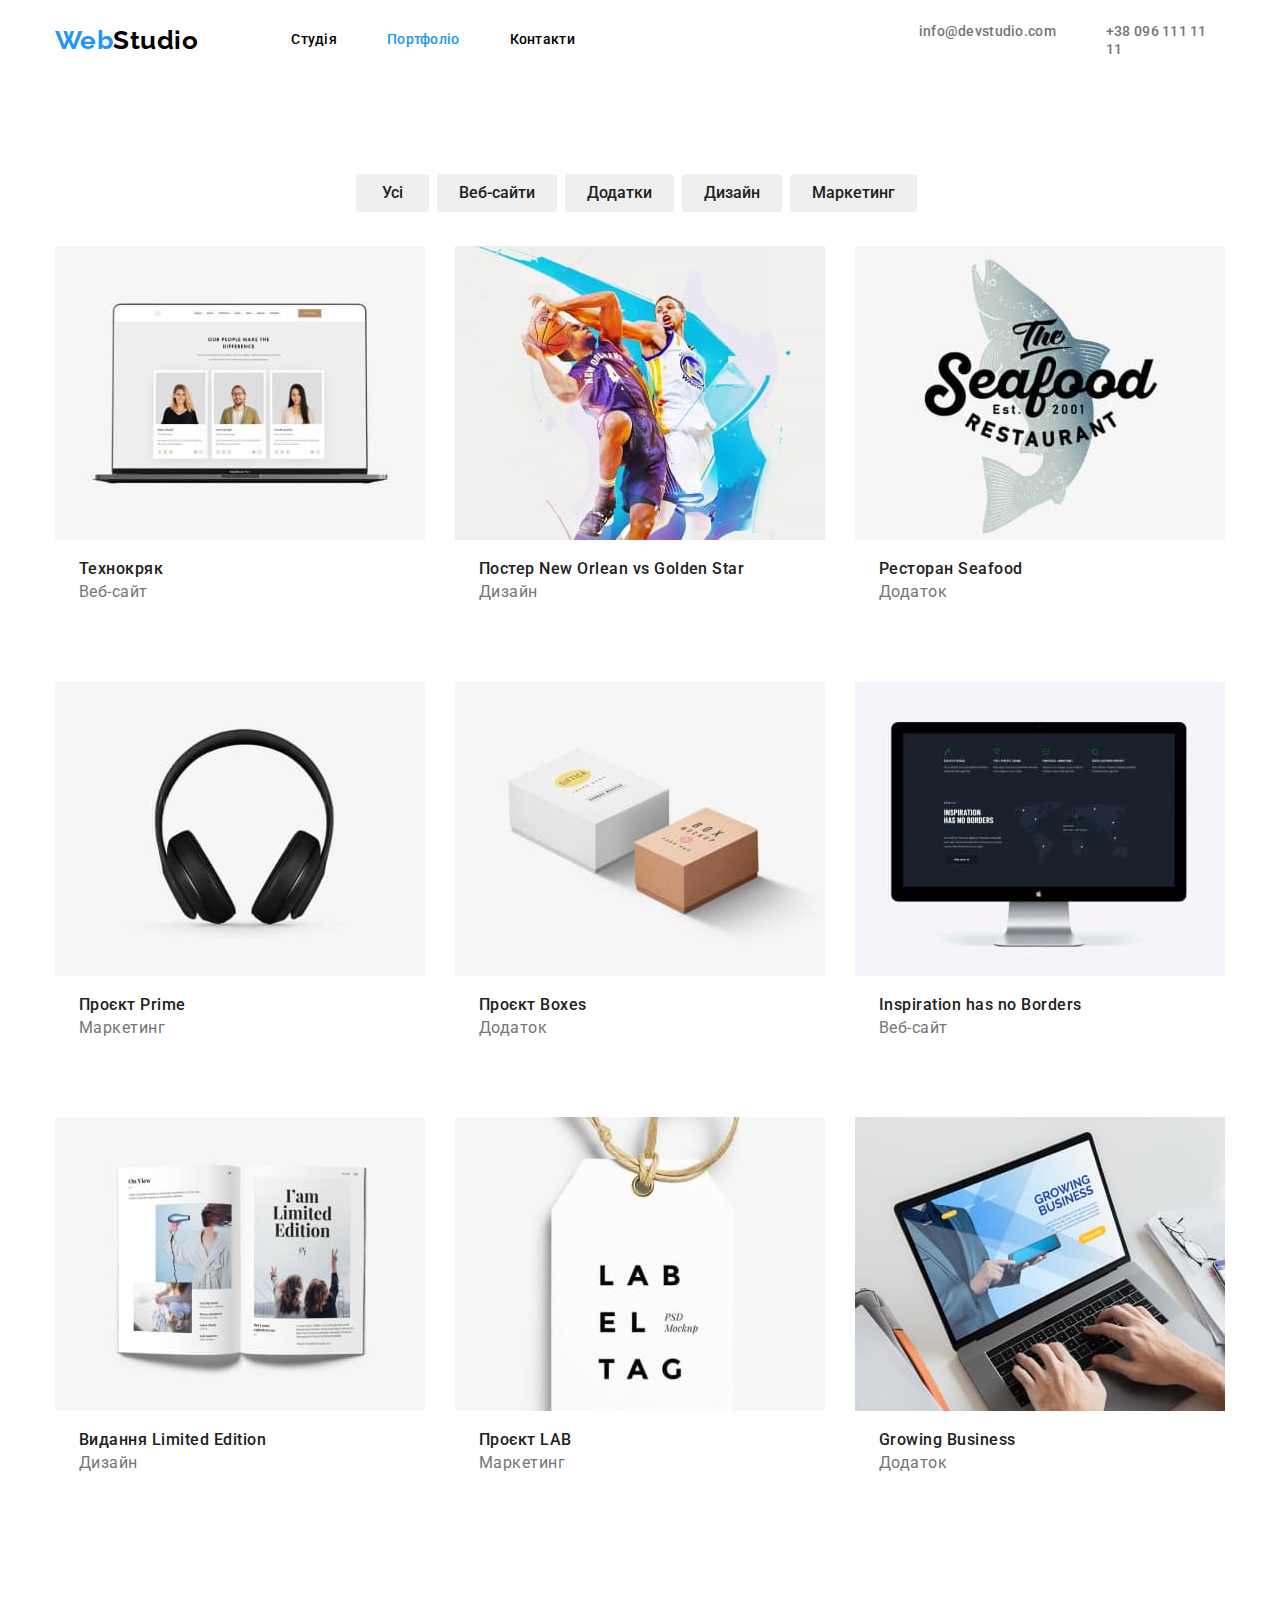
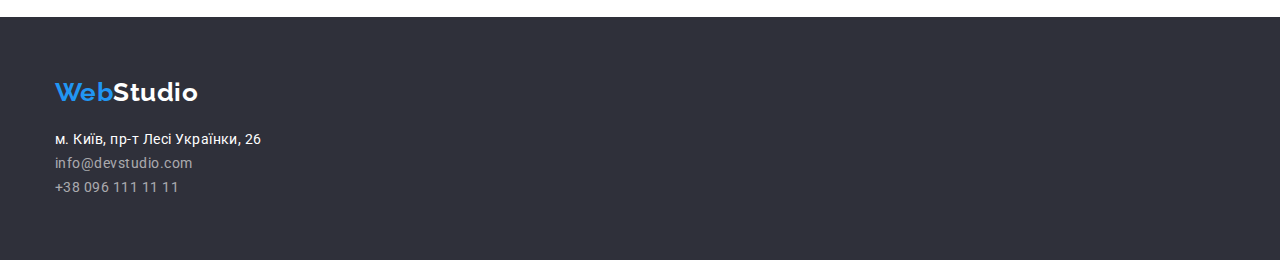
==== portfolio.html @ de8a7b0f "12:30" ====
<!DOCTYPE html>
<html lang="uk">
<head>
    <meta charset="UTF-8">
    <meta http-equiv="X-UA-Compatible" content="IE=edge">
    <meta name="viewport" content="width=device-width, initial-scale=1.0">
    <title>Portfolio</title>
    <link rel="preconnect" href="https://fonts.googleapis.com">
    <link rel="preconnect" href="https://fonts.gstatic.com" crossorigin>
    <link href="https://fonts.googleapis.com/css2?family=Raleway:wght@700&family=Roboto:wght@400;500;700;900&display=swap" rel="stylesheet">
    <link rel="stylesheet" href="https://cdnjs.cloudflare.com/ajax/libs/modern-normalize/1.1.0/modern-normalize.min.css">
    <link rel="stylesheet" href="./css/styles.css">
</head>
<body>
    <header>
        <div class="container main-nav">
            <a href="./index.html" class="logo-text"><span class="logo">Web</span>Studio</a>
            <nav>
                <ul class="site-nav marker">
                    <li class="item"><a href="./index.html" class="link">Студія</a></li>
                    <li class="item"><a href="" class="link current">Портфоліо</a></li>
                    <li class="item"><a href="" class="link">Контакти</a></li>
                </ul>    
            </nav>
            <ul class="contacts marker">
                <li class="item"><a href="mailto:info@devstudio.com" class="contact-list">info@devstudio.com</a></li>
                <li class="item"><a href="tel:+380961111111" class="contact-list">+38 096 111 11 11</a></li>
            </ul>
            </div>          
    </header>
  <main>
    <section>
        <div class="container">
        <h1 class="projects">Наші роботи</h1>
        <ul class="project-btn marker">
            <li><button type="button" class="project-filter-btn">Усі</button></li>
            <li><button type="button" class="project-filter-btn">Веб-сайти</button></li>
            <li><button type="button" class="project-filter-btn">Додатки</button></li>
            <li><button type="button" class="project-filter-btn">Дизайн</button></li>
            <li><button type="button" class="project-filter-btn">Маркетинг</button></li>
        </ul>
        <ul class="project-box marker">
            <li>
                <a href=""><img src="./img/img_portfolio_1.jpg" alt="макет сайту на ноутбуці" width="370"></a>
                <h2 class="project-title">Технокряк</h2>
                <p class="project-dsc">Веб-сайт</p>
            </li>
            <li>
                <a href=""><img src="./img/img_portfolio_2.jpg" alt="два баскетболіста з м'ячем" width="370"></a>
                <h2 class="project-title">Постер New Orlean vs Golden Star</h2>
                <p class="project-dsc">Дизайн</p>
            </li>
            <li>
                <a href=""><img src="./img/img_portfolio_3.jpg" alt="логотип ресторану Seafood" width="370"></a>
                <h2 class="project-title">Ресторан Seafood</h2>
                <p class="project-dsc">Додаток</p>
            </li>
            <li>
                <a href=""><img src="./img/img_portfolio_4.jpg" alt="навушники" width="370"></a>
                <h2 class="project-title">Проєкт Prime</h2>
                <p class="project-dsc">Маркетинг</p>
            </li>
            <li>
                <a href=""><img src="./img/img_portfolio_5.jpg" alt="дві коробки біла і коричнева" width="370"></a>
                <h2 class="project-title">Проєкт Boxes</h2>
                <p class="project-dsc">Додаток</p>
            </li>
            <li>
                <a href=""><img src="./img/img_portfolio_6.jpg" alt="apple iMac" width="370"></a>
                <h2 class="project-title">Inspiration has no Borders</h2>
                <p class="project-dsc">Веб-сайт</p>
            </li>
            <li>
                <a href=""><img src="./img/img_portfolio_7.jpg" alt="розворот журналу" width="370"></a>
                <h2 class="project-title">Видання Limited Edition</h2>
                <p class="project-dsc">Дизайн</p>
            </li>
            <li>
                <a href=""><img src="./img/img_portfolio_8.jpg" alt="бірка на шнурку з логотипом" width="370"></a>
                <h2 class="project-title">Проєкт LAB</h2>
                <p class="project-dsc">Маркетинг</p>
            </li>
            <li>
                <a href=""><img src="./img/img_portfolio_9.jpg" alt="мужчина працює на леп топ" width="370"></a>
                <h2 class="project-title">Growing Business</h2>
                <p class="project-dsc">Додаток</p>
            </li>
        </ul>
        </div>
    </section>
      
  </main>
  <footer class="footer">
    <div class="container">
        <address class="address-title">
        <a href="./index.html" class="logo">Web<span class="logo-footer">Studio</span></a>
        <p class="address-point">м. Київ, пр-т Лесі Українки, 26</p>
        <ul class="marker">
            <li><a href="mailto:info@devstudio.com" class="contacts-list">info@devstudio.com</a></li>
            <li><a href="tel:+380961111111" class="contacts-list">+38 096 111 11 11</a></li>
        </ul>
    </address>
    </div>
   </footer>
</html>
---- css/styles.css ----
:root {--header-color: #000000;
    --text-color: #757575;
    --main-color: #FFFFFF;
    --logo-color: #2196F3; 
    --portfolio-main: #212121;
    --background-color: #2F303A;
 
}
body {
    font-family: Roboto, sans-serif;
    letter-spacing: 0.03em;
    background: var(--main-color);
    
}
img {
    display: block;
}

.marker {
    list-style: none;
    padding: 0;
    margin: 0;
}
.container {
    width: 1200px;
    margin-left: auto;
    margin-right: auto;
    padding-right: 15px;
    padding-left: 15px;
    /* outline: 2px solid tomato; */
}
.main-nav {
    display: flex;
    align-items: center;

}
h1,h2,h3,h4,h5,h6,p,ul {
    margin-top: 0;
    margin-bottom: 0;
}

/* Хедер */
.site-nav .link {
    display: block;
    padding-top: 32px;
    padding-bottom: 32px;
    font-weight: 500;
    font-size: 14px;
    line-height: 1.14;
    letter-spacing: 0.02em;
    color: var(--header-color);
    text-decoration: none;
    cursor: pointer;
 
}
.link:hover, .link:focus {
    color: var(--logo-color);
}
.link.current {
    color: var(--logo-color);
}
.site-nav {
    display: flex;
    margin-left: 93px;
    margin-right: 344px;
}
.site-nav .item {
    margin-right: 50px;
}
.site-nav .item:last-child {
    margin-right: 0;
}
.contacts {
    display: flex;
}
.contacts .item + .item {
    margin-left: 50px;    
}

/* Логотип */

.logo-text {
    font-family: 'Raleway';
    font-weight: 700;
    font-size: 26px;
    line-height: 1.19;
    color: var(--header-color);
    text-decoration: none;
  
}
.logo {
    font-family: 'Raleway';
    font-weight: 700;
    font-size: 26px;
    line-height: 1.19;
    color: var(--logo-color);
    text-decoration: none;
    font-style: normal;

}

/*  Контакти */
.contact-list {
    font-weight: 500;
    font-size: 14px;
    line-height: 1.14;
    letter-spacing: 0.02em;
    color: var(--text-color);
    text-decoration: none;
}
.contact-list:hover, .contact-list:focus {
    color: var(--logo-color);
}


/* Hero */
.hero {
    background-color: var(--background-color);
    height: 600px;
    
}   
.hero-title {
    color: var(--main-color);
    font-weight: 900;
    font-size: 44px;
    line-height: 1.36;
    letter-spacing: 0.06em;
    text-transform: uppercase;
    padding-top: 200px;
    margin-bottom: 30px;
    text-align: center;
    width: 608px;
    margin-left: auto;
    margin-right: auto;

}
.hero-btn {
    color: var(--main-color);
    background-color: var(--logo-color);
    border: 0;
    font-weight: 700;
    font-size: 16px;
    line-height: 1.87;
    letter-spacing: 0.06em;
    cursor: pointer;
    font-family: inherit;
    box-shadow: 0px 4px 4px rgba(0, 0, 0, 0.15);
    border-radius: 4px;
    width: 216px;
    height: 50px;
    margin-left: 477px;
          
}
.hero-btn:hover, .hero-btn:focus{
    color: var(--header-color);
    background-color: var(--main-color);
    cursor: pointer;
}

/* Особливості */
.features-title {
    color: var(--header-color);
    font-weight: 700;
    font-size: 14px;
    line-height: 1.14;
    text-transform: uppercase;
    margin-bottom: 10px;
        
}
.features-text {
    color: var(--text-color);
    font-weight: 400;
    font-size: 14px;
    line-height: 1.71;
    margin-bottom: 94px;
    width: 270px;
}
.features {
    display: flex;
    justify-content: space-between;
    padding-top: 94px;
   
} 

/* Чим ми займаємося */
.activity {
    color: var(--header-color);
    padding-bottom: 94px;
    margin-top: 0;
    display: flex;
    justify-content: space-between;
}
.activity-title {
    text-align: center;
    padding-bottom: 50px;
    font-weight: 700;
    font-size: 36px;
    line-height: 1.16;
}

/* Наша команда */
.team {
    display: flex;
    justify-content: space-between;
    text-align: center;
    padding-bottom: 94px;
    
}
.team-title {
    color: var(--header-color);
    font-weight: 700;
    font-size: 36px;
    line-height: 1.16;
    text-align: center;
    padding-top: 94px;
    padding-bottom: 50px; 

}
.team-name {
    color: var(--header-color);
    font-weight: 500;
    font-size: 16px;
    line-height: 1.18;
    padding-top: 30px;
    padding-bottom: 10px;
   
}
.team-role {
    color: var(--text-color);
    font-weight: 400;
    font-size: 16px;
    line-height: 1.18;

}
.team-list {
    width: 270px;
    height: 368px;
    background: var(--main-color);
    box-shadow: 0px 1px 3px rgba(0, 0, 0, 0.12), 0px 1px 1px rgba(0, 0, 0, 0.14), 0px 2px 1px rgba(0, 0, 0, 0.2);
    border-radius: 0px 0px 4px 4px;

}


/* Футер */
.logo-footer {
    font-family: 'Raleway';
    font-size: 26px;
    line-height: 1.19;
    color: var(--main-color);
}
.footer {
    background-color: var(--background-color);
}
.address-title {
    padding-top: 60px;
    padding-bottom: 60px;
    
}
.address-point {
    color: var(--main-color);
    font-weight: 400;
    font-size: 14px;
    line-height: 1.71;
    font-style: normal;
    padding-top: 20px;
     
}
.contacts-list {
    text-decoration: none;
    font-weight: 400;
    font-size: 14px;
    line-height: 1.71;
    color: rgba(255, 255, 255, 0.6);
    font-style: normal;
    padding-top: 9px;
}
.contacts-list:hover, .contacts-list:focus {
    color: var(--logo-color);
}

/*  Портфоліо */
.projects {
    position: absolute;
    width: 1px;
    height: 1px;
    margin: -1px;
    border: 0;
    padding: 0;
    
    white-space: nowrap;
    clip-path: inset(100%);
    clip: rect(0 0 0 0);
    overflow: hidden;
}
.project-btn {
    display: flex;
    justify-content: center;
}
.project-filter-btn {
    color: var(--portfolio-main);
    border: 0;
    cursor: pointer;
    font-weight: 500;
    font-size: 16px;
    line-height: 1.62;
    font-family: inherit;
    margin-top: 94px;
    min-width: 73px;
    height: 38px;
    border-radius: 4px;
    margin-right: 8px;
    padding: 6px 22px;
    /* outline: 1px solid tomato; */
    
}
.project-filter-btn:hover, .project-filter-btn:focus {
    color: var(--main-color);
    background-color: var(--logo-color);
    border: 0;
    min-width: 73px;
    height: 38px;
    border-radius: 4px;
    
    
}
.project-box {
    display: flex;
    flex-wrap: wrap;
    gap: 30px;
    padding-top: 34px;
    padding-bottom: 94px;
}
.project-title {
    color: var(--portfolio-main);
    font-weight: 500;
    font-size: 16px;
    line-height: 1.18;
    padding-top: 20px;
    padding-left: 24px;    
}
.project-dsc {
    color: var(--text-color);
    font-weight: 400;
    font-size: 16px;
    line-height: 1.18;
    padding-top: 4px;
    padding-bottom: 50px;
    padding-left: 24px;

}
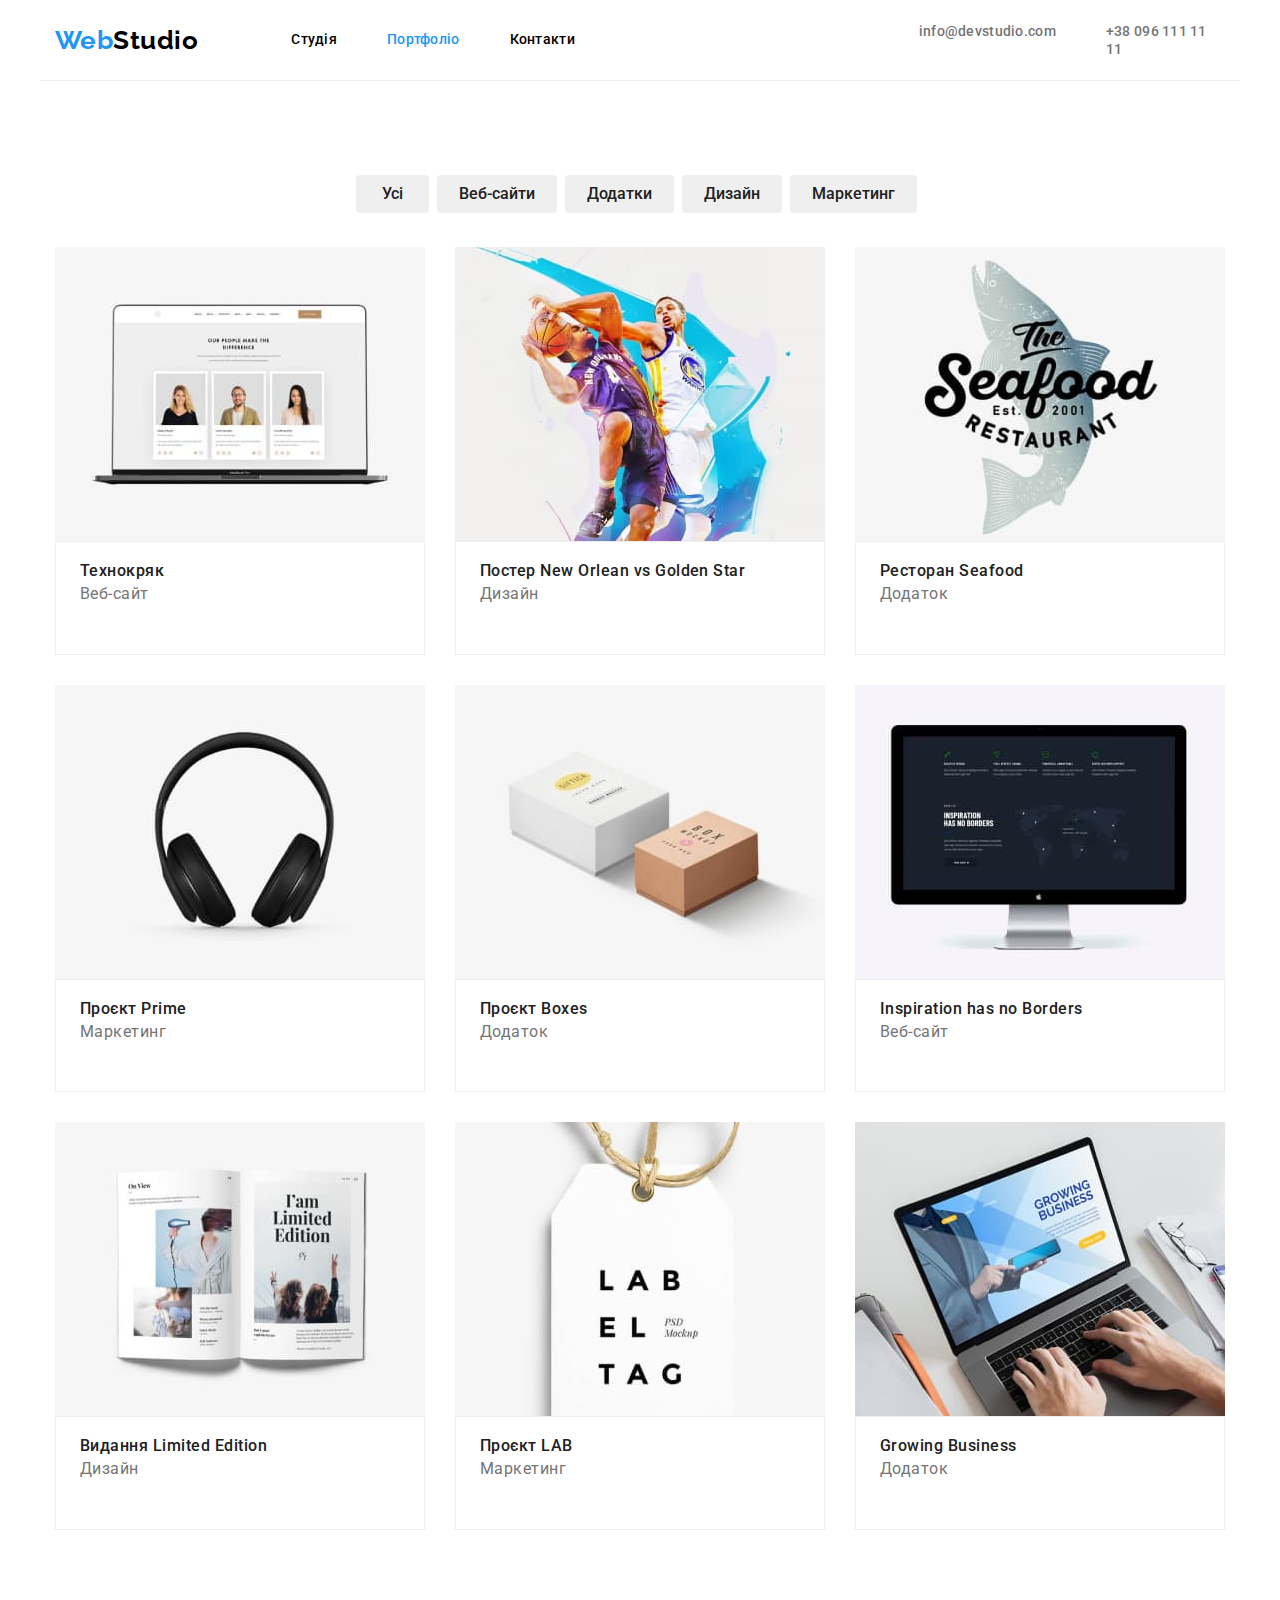
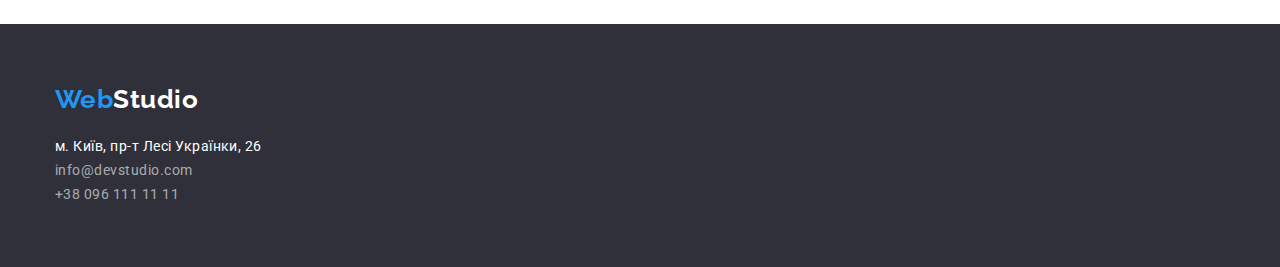
==== commit ae783896: "finish version" ====
--- a/portfolio.html
+++ b/portfolio.html
@@ -42,48 +42,67 @@
         <ul class="project-box marker">
             <li>
                 <a href=""><img src="./img/img_portfolio_1.jpg" alt="макет сайту на ноутбуці" width="370"></a>
-                <h2 class="project-title">Технокряк</h2>
-                <p class="project-dsc">Веб-сайт</p>
+                <div class="pr-box">
+                    <h2 class="project-title">Технокряк</h2>
+                    <p class="project-dsc">Веб-сайт</p>
+                </div>
             </li>
             <li>
                 <a href=""><img src="./img/img_portfolio_2.jpg" alt="два баскетболіста з м'ячем" width="370"></a>
-                <h2 class="project-title">Постер New Orlean vs Golden Star</h2>
-                <p class="project-dsc">Дизайн</p>
+                <div class="pr-box">
+                    <h2 class="project-title">Постер New Orlean vs Golden Star</h2>
+                    <p class="project-dsc">Дизайн</p>
+                </div>
+               
             </li>
             <li>
                 <a href=""><img src="./img/img_portfolio_3.jpg" alt="логотип ресторану Seafood" width="370"></a>
-                <h2 class="project-title">Ресторан Seafood</h2>
-                <p class="project-dsc">Додаток</p>
+                <div class="pr-box">
+                    <h2 class="project-title">Ресторан Seafood</h2>
+                    <p class="project-dsc">Додаток</p>
+                </div>                         
             </li>
             <li>
                 <a href=""><img src="./img/img_portfolio_4.jpg" alt="навушники" width="370"></a>
-                <h2 class="project-title">Проєкт Prime</h2>
-                <p class="project-dsc">Маркетинг</p>
+                <div class="pr-box">
+                    <h2 class="project-title">Проєкт Prime</h2>
+                    <p class="project-dsc">Маркетинг</p>
+                </div>             
             </li>
             <li>
                 <a href=""><img src="./img/img_portfolio_5.jpg" alt="дві коробки біла і коричнева" width="370"></a>
-                <h2 class="project-title">Проєкт Boxes</h2>
-                <p class="project-dsc">Додаток</p>
+                <div class="pr-box">
+                    <h2 class="project-title">Проєкт Boxes</h2>
+                    <p class="project-dsc">Додаток</p>
+                </div>               
             </li>
             <li>
                 <a href=""><img src="./img/img_portfolio_6.jpg" alt="apple iMac" width="370"></a>
-                <h2 class="project-title">Inspiration has no Borders</h2>
-                <p class="project-dsc">Веб-сайт</p>
+                <div class="pr-box">
+                    <h2 class="project-title">Inspiration has no Borders</h2>
+                    <p class="project-dsc">Веб-сайт</p>
+                </div>               
             </li>
             <li>
                 <a href=""><img src="./img/img_portfolio_7.jpg" alt="розворот журналу" width="370"></a>
-                <h2 class="project-title">Видання Limited Edition</h2>
-                <p class="project-dsc">Дизайн</p>
+                <div class="pr-box">
+                    <h2 class="project-title">Видання Limited Edition</h2>
+                    <p class="project-dsc">Дизайн</p>
+                </div>                   
             </li>
             <li>
                 <a href=""><img src="./img/img_portfolio_8.jpg" alt="бірка на шнурку з логотипом" width="370"></a>
-                <h2 class="project-title">Проєкт LAB</h2>
-                <p class="project-dsc">Маркетинг</p>
+                <div class="pr-box">
+                    <h2 class="project-title">Проєкт LAB</h2>
+                    <p class="project-dsc">Маркетинг</p>
+                </div>                
             </li>
             <li>
                 <a href=""><img src="./img/img_portfolio_9.jpg" alt="мужчина працює на леп топ" width="370"></a>
-                <h2 class="project-title">Growing Business</h2>
-                <p class="project-dsc">Додаток</p>
+                <div class="pr-box">
+                    <h2 class="project-title">Growing Business</h2>
+                    <p class="project-dsc">Додаток</p>
+                </div>   
             </li>
         </ul>
         </div>
@@ -91,8 +110,8 @@
       
   </main>
   <footer class="footer">
-    <div class="container">
-        <address class="address-title">
+    <div class="address container">
+        <address>
         <a href="./index.html" class="logo">Web<span class="logo-footer">Studio</span></a>
         <p class="address-point">м. Київ, пр-т Лесі Українки, 26</p>
         <ul class="marker">
--- a/css/styles.css
+++ b/css/styles.css
@@ -32,6 +32,7 @@
 .main-nav {
     display: flex;
     align-items: center;
+    border-bottom: 1px solid #ECECEC;
 
 }
 h1,h2,h3,h4,h5,h6,p,ul {
@@ -62,7 +63,6 @@
 .site-nav {
     display: flex;
     margin-left: 93px;
-    margin-right: 344px;
 }
 .site-nav .item {
     margin-right: 50px;
@@ -72,10 +72,12 @@
 }
 .contacts {
     display: flex;
+    margin-left: 344px;
 }
 .contacts .item + .item {
     margin-left: 50px;    
 }
+
 
 /* Логотип */
 
@@ -117,6 +119,7 @@
 .hero {
     background-color: var(--background-color);
     height: 600px;
+    width: 1600px;
     
 }   
 .hero-title {
@@ -148,7 +151,7 @@
     border-radius: 4px;
     width: 216px;
     height: 50px;
-    margin-left: 477px;
+    margin-left: 692px;
           
 }
 .hero-btn:hover, .hero-btn:focus{
@@ -172,27 +175,27 @@
     font-weight: 400;
     font-size: 14px;
     line-height: 1.71;
+    width: 270px;
+}
+.features {
+    display: flex;
+    justify-content: space-between;
+    margin-top: 94px;
     margin-bottom: 94px;
-    width: 270px;
-}
-.features {
-    display: flex;
-    justify-content: space-between;
-    padding-top: 94px;
    
 } 
 
 /* Чим ми займаємося */
 .activity {
     color: var(--header-color);
-    padding-bottom: 94px;
+    margin-bottom: 94px;
     margin-top: 0;
     display: flex;
     justify-content: space-between;
 }
 .activity-title {
     text-align: center;
-    padding-bottom: 50px;
+    margin-bottom: 50px;
     font-weight: 700;
     font-size: 36px;
     line-height: 1.16;
@@ -203,7 +206,7 @@
     display: flex;
     justify-content: space-between;
     text-align: center;
-    padding-bottom: 94px;
+    margin-bottom: 94px;
     
 }
 .team-title {
@@ -213,7 +216,7 @@
     line-height: 1.16;
     text-align: center;
     padding-top: 94px;
-    padding-bottom: 50px; 
+    margin-bottom: 50px; 
 
 }
 .team-name {
@@ -221,8 +224,7 @@
     font-weight: 500;
     font-size: 16px;
     line-height: 1.18;
-    padding-top: 30px;
-    padding-bottom: 10px;
+    margin-top: 30px;
    
 }
 .team-role {
@@ -230,7 +232,7 @@
     font-weight: 400;
     font-size: 16px;
     line-height: 1.18;
-
+    margin-top: 10px;
 }
 .team-list {
     width: 270px;
@@ -252,7 +254,7 @@
 .footer {
     background-color: var(--background-color);
 }
-.address-title {
+.address {
     padding-top: 60px;
     padding-bottom: 60px;
     
@@ -263,7 +265,7 @@
     font-size: 14px;
     line-height: 1.71;
     font-style: normal;
-    padding-top: 20px;
+    margin-top: 20px;
      
 }
 .contacts-list {
@@ -273,7 +275,8 @@
     line-height: 1.71;
     color: rgba(255, 255, 255, 0.6);
     font-style: normal;
-    padding-top: 9px;
+    
+ 
 }
 .contacts-list:hover, .contacts-list:focus {
     color: var(--logo-color);
@@ -328,24 +331,27 @@
     display: flex;
     flex-wrap: wrap;
     gap: 30px;
-    padding-top: 34px;
-    padding-bottom: 94px;
+    margin-top: 34px;
+    margin-bottom: 94px;
 }
 .project-title {
     color: var(--portfolio-main);
     font-weight: 500;
     font-size: 16px;
     line-height: 1.18;
-    padding-top: 20px;
-    padding-left: 24px;    
+    margin-top: 20px;
+    margin-left: 24px;    
 }
 .project-dsc {
     color: var(--text-color);
     font-weight: 400;
     font-size: 16px;
     line-height: 1.18;
-    padding-top: 4px;
-    padding-bottom: 50px;
-    padding-left: 24px;
-
-}
+    margin-top: 4px;
+    margin-bottom: 50px;
+    margin-left: 24px;
+
+}
+.pr-box {
+    border: 1px solid #EEEEEE;
+}
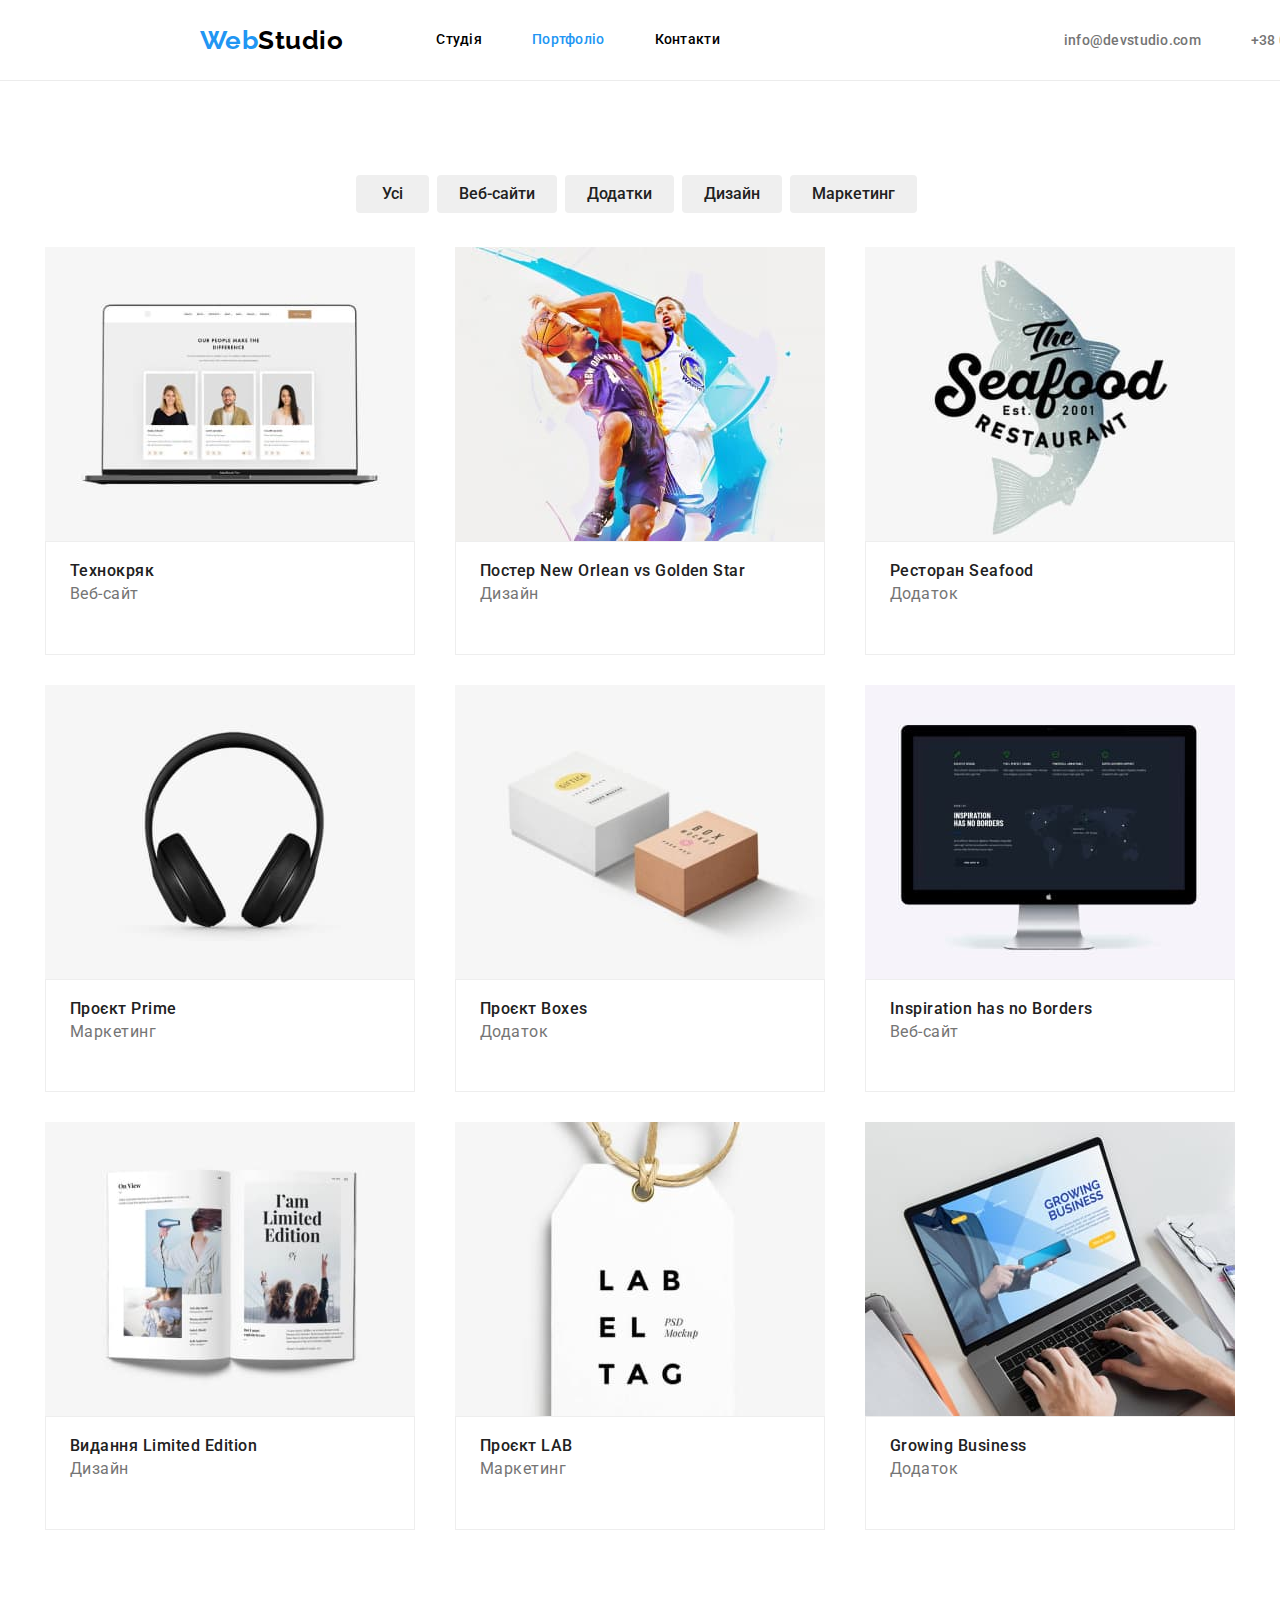
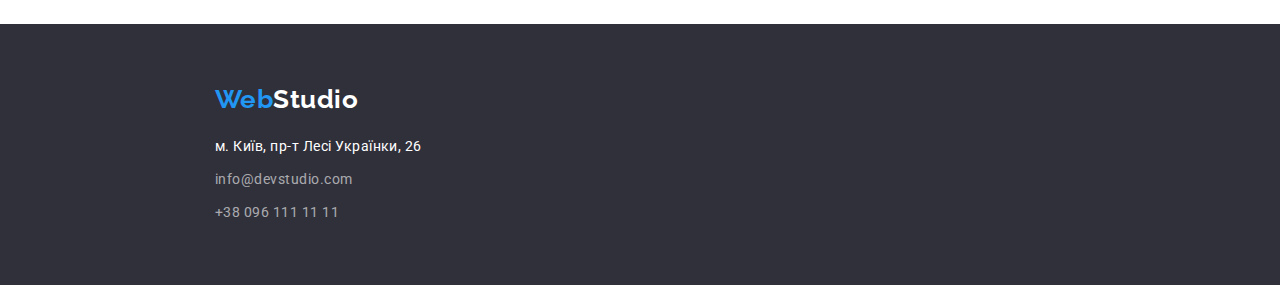
==== commit 3aa604d6: "23.11.22" ====
--- a/portfolio.html
+++ b/portfolio.html
@@ -12,10 +12,10 @@
     <link rel="stylesheet" href="./css/styles.css">
 </head>
 <body>
-    <header>
+    <header class="header">
         <div class="container main-nav">
             <a href="./index.html" class="logo-text"><span class="logo">Web</span>Studio</a>
-            <nav>
+            <nav class="header-nav">
                 <ul class="site-nav marker">
                     <li class="item"><a href="./index.html" class="link">Студія</a></li>
                     <li class="item"><a href="" class="link current">Портфоліо</a></li>
@@ -29,8 +29,8 @@
             </div>          
     </header>
   <main>
-    <section>
-        <div class="container">
+    <section class="portfolio-section">
+        <div class="portfolio container">
         <h1 class="projects">Наші роботи</h1>
         <ul class="project-btn marker">
             <li><button type="button" class="project-filter-btn">Усі</button></li>
@@ -107,16 +107,15 @@
         </ul>
         </div>
     </section>
-      
-  </main>
+   </main>
   <footer class="footer">
     <div class="address container">
         <address>
         <a href="./index.html" class="logo">Web<span class="logo-footer">Studio</span></a>
         <p class="address-point">м. Київ, пр-т Лесі Українки, 26</p>
         <ul class="marker">
-            <li><a href="mailto:info@devstudio.com" class="contacts-list">info@devstudio.com</a></li>
-            <li><a href="tel:+380961111111" class="contacts-list">+38 096 111 11 11</a></li>
+            <li class="foot-addr-item"><a href="mailto:info@devstudio.com" class="contacts-list">info@devstudio.com</a></li>
+            <li class="foot-addr-item"><a href="tel:+380961111111" class="contacts-list">+38 096 111 11 11</a></li>
         </ul>
     </address>
     </div>
--- a/css/styles.css
+++ b/css/styles.css
@@ -1,357 +1,395 @@
-:root {--header-color: #000000;
-    --text-color: #757575;
-    --main-color: #FFFFFF;
-    --logo-color: #2196F3; 
-    --portfolio-main: #212121;
-    --background-color: #2F303A;
- 
+:root {
+  --header-color: #000000;
+  --text-color: #757575;
+  --main-color: #ffffff;
+  --logo-color: #2196f3;
+  --portfolio-main: #212121;
+  --background-color: #2f303a;
+  --header-bgc: #ececec;
 }
 body {
-    font-family: Roboto, sans-serif;
-    letter-spacing: 0.03em;
-    background: var(--main-color);
-    
+  font-family: Roboto, sans-serif;
+  letter-spacing: 0.03em;
+  background: var(--main-color);
+  
 }
 img {
-    display: block;
+  display: block;
 }
 
 .marker {
-    list-style: none;
-    padding: 0;
-    margin: 0;
+  list-style: none;
+  padding: 0;
+  margin: 0;
 }
 .container {
-    width: 1200px;
+  width: 1200px;
+  margin-left: auto;
+  margin-right: auto;
+  /* padding-left: 15px;
+  padding-right: 15px; */
+  /* outline: 2px solid tomato; */
+}
+
+h1,
+h2,
+h3,
+h4,
+h5,
+h6,
+p,
+ul {
+  margin-top: 0;
+  margin-bottom: 0;
+}
+
+/* Хедер */
+.header {
+    width: 1600px;
+    margin-right: auto;
     margin-left: auto;
-    margin-right: auto;
-    padding-right: 15px;
-    padding-left: 15px;
-    /* outline: 2px solid tomato; */
-}
+    border-bottom: 1px solid var(--header-bgc);
+}
+
 .main-nav {
     display: flex;
     align-items: center;
-    border-bottom: 1px solid #ECECEC;
-
-}
-h1,h2,h3,h4,h5,h6,p,ul {
-    margin-top: 0;
-    margin-bottom: 0;
-}
-
-/* Хедер */
+}
+
 .site-nav .link {
-    display: block;
-    padding-top: 32px;
-    padding-bottom: 32px;
-    font-weight: 500;
-    font-size: 14px;
-    line-height: 1.14;
-    letter-spacing: 0.02em;
-    color: var(--header-color);
-    text-decoration: none;
-    cursor: pointer;
- 
-}
-.link:hover, .link:focus {
-    color: var(--logo-color);
+  display: block;
+  padding-top: 32px;
+  padding-bottom: 32px;
+  font-weight: 500;
+  font-size: 14px;
+  line-height: 1.14;
+  letter-spacing: 0.02em;
+  color: var(--header-color);
+  text-decoration: none;
+  cursor: pointer;
+}
+.link:hover,
+.link:focus {
+  color: var(--logo-color);
 }
 .link.current {
-    color: var(--logo-color);
+  color: var(--logo-color);
+}
+
+.header-nav {
+    margin-left: 93px;
 }
 .site-nav {
-    display: flex;
-    margin-left: 93px;
+  display: flex;
 }
 .site-nav .item {
-    margin-right: 50px;
+  margin-right: 50px;
 }
 .site-nav .item:last-child {
-    margin-right: 0;
+  margin-right: 0;
 }
 .contacts {
-    display: flex;
-    margin-left: 344px;
+  display: flex;
+  margin-left: 344px;
 }
 .contacts .item + .item {
-    margin-left: 50px;    
-}
-
+  margin-left: 50px;
+}
 
 /* Логотип */
 
 .logo-text {
-    font-family: 'Raleway';
-    font-weight: 700;
-    font-size: 26px;
-    line-height: 1.19;
-    color: var(--header-color);
-    text-decoration: none;
-  
+  font-family: 'Raleway';
+  font-weight: 700;
+  font-size: 26px;
+  line-height: 1.19;
+  color: var(--header-color);
+  text-decoration: none;
 }
 .logo {
-    font-family: 'Raleway';
-    font-weight: 700;
-    font-size: 26px;
-    line-height: 1.19;
-    color: var(--logo-color);
-    text-decoration: none;
-    font-style: normal;
-
+  font-family: 'Raleway';
+  font-weight: 700;
+  font-size: 26px;
+  line-height: 1.19;
+  color: var(--logo-color);
+  text-decoration: none;
+  font-style: normal;
 }
 
 /*  Контакти */
 .contact-list {
-    font-weight: 500;
-    font-size: 14px;
-    line-height: 1.14;
-    letter-spacing: 0.02em;
-    color: var(--text-color);
-    text-decoration: none;
-}
-.contact-list:hover, .contact-list:focus {
-    color: var(--logo-color);
-}
-
+  font-weight: 500;
+  font-size: 14px;
+  line-height: 1.14;
+  letter-spacing: 0.02em;
+  color: var(--text-color);
+  text-decoration: none;
+}
+.contact-list:hover,
+.contact-list:focus {
+  color: var(--logo-color);
+}
 
 /* Hero */
 .hero {
-    background-color: var(--background-color);
-    height: 600px;
-    width: 1600px;
-    
-}   
+  background-color: var(--background-color);
+  height: 600px;
+  width: 1600px;
+  padding-bottom: 200px;
+}
 .hero-title {
-    color: var(--main-color);
-    font-weight: 900;
-    font-size: 44px;
-    line-height: 1.36;
-    letter-spacing: 0.06em;
-    text-transform: uppercase;
-    padding-top: 200px;
-    margin-bottom: 30px;
-    text-align: center;
-    width: 608px;
-    margin-left: auto;
-    margin-right: auto;
-
+  color: var(--main-color);
+  font-weight: 900;
+  font-size: 44px;
+  line-height: 1.36;
+  letter-spacing: 0.06em;
+  text-transform: uppercase;
+  padding-top: 200px;
+  margin-bottom: 30px;
+  text-align: center;
+  width: 608px;
+  margin-left: auto;
+  margin-right: auto;
 }
 .hero-btn {
-    color: var(--main-color);
-    background-color: var(--logo-color);
-    border: 0;
-    font-weight: 700;
-    font-size: 16px;
-    line-height: 1.87;
-    letter-spacing: 0.06em;
-    cursor: pointer;
-    font-family: inherit;
-    box-shadow: 0px 4px 4px rgba(0, 0, 0, 0.15);
-    border-radius: 4px;
-    width: 216px;
-    height: 50px;
-    margin-left: 692px;
-          
-}
-.hero-btn:hover, .hero-btn:focus{
-    color: var(--header-color);
-    background-color: var(--main-color);
-    cursor: pointer;
+  padding: 10px 24px;
+  
+  color: var(--main-color);
+  background-color: var(--logo-color);
+  border: 0;
+  font-weight: 700;
+  font-size: 16px;
+  line-height: 1.87;
+  letter-spacing: 0.06em;
+  cursor: pointer;
+  font-family: inherit;
+  box-shadow: 0px 4px 4px rgba(0, 0, 0, 0.15);
+  border-radius: 4px;
+  width: 216px;
+  margin-left: 692px;
+}
+.hero-btn:hover,
+.hero-btn:focus {
+  color: var(--header-color);
+  background-color: var(--main-color);
+  cursor: pointer;
 }
 
 /* Особливості */
 .features-title {
-    color: var(--header-color);
-    font-weight: 700;
-    font-size: 14px;
-    line-height: 1.14;
-    text-transform: uppercase;
-    margin-bottom: 10px;
-        
+  color: var(--header-color);
+  font-weight: 700;
+  font-size: 14px;
+  line-height: 1.14;
+  text-transform: uppercase;
+  margin-bottom: 10px;
 }
 .features-text {
-    color: var(--text-color);
-    font-weight: 400;
-    font-size: 14px;
-    line-height: 1.71;
-    width: 270px;
-}
+  color: var(--text-color);
+  font-weight: 400;
+  font-size: 14px;
+  line-height: 1.71;
+  width: 270px;
+}
+.features-section {
+    padding-top: 94px;
+    padding-bottom: 94px;
+}
+
 .features {
-    display: flex;
-    justify-content: space-between;
-    margin-top: 94px;
-    margin-bottom: 94px;
-   
-} 
+  display: flex;
+  flex-wrap: wrap;
+  gap: 30px;
+  
+  
+}
 
 /* Чим ми займаємося */
 .activity {
-    color: var(--header-color);
-    margin-bottom: 94px;
-    margin-top: 0;
-    display: flex;
-    justify-content: space-between;
+  color: var(--header-color);
+  margin-top: 0;
+  display: flex;
+
+  flex-wrap: wrap;
+  gap: 30px;
+  
 }
 .activity-title {
-    text-align: center;
-    margin-bottom: 50px;
-    font-weight: 700;
-    font-size: 36px;
-    line-height: 1.16;
+  text-align: center;
+  margin-bottom: 50px;
+  font-weight: 700;
+  font-size: 36px;
+  line-height: 1.16;
 }
 
 /* Наша команда */
 .team {
-    display: flex;
-    justify-content: space-between;
-    text-align: center;
-    margin-bottom: 94px;
-    
+  text-align: center;  
+  display: flex;
+  flex-wrap: wrap;
+  gap: 30px;
+  width: 1170px;
+  margin-left: 200px;
+
+ 
+}
+.team-box {
+  background-color: #f5f4fa;
+  width: 1600px;
+  /* height: 648px; */
+  padding-top: 94px;
+  padding-bottom: 94px;
 }
 .team-title {
-    color: var(--header-color);
-    font-weight: 700;
-    font-size: 36px;
-    line-height: 1.16;
-    text-align: center;
-    padding-top: 94px;
-    margin-bottom: 50px; 
-
+  color: var(--header-color);
+  font-weight: 700;
+  font-size: 36px;
+  line-height: 1.16;
+  text-align: center;
+  
+  margin-bottom: 50px;
 }
 .team-name {
-    color: var(--header-color);
-    font-weight: 500;
-    font-size: 16px;
-    line-height: 1.18;
-    margin-top: 30px;
-   
+  color: var(--header-color);
+  font-weight: 500;
+  font-size: 16px;
+  line-height: 1.18;
+  margin-top: 30px;
 }
 .team-role {
-    color: var(--text-color);
-    font-weight: 400;
-    font-size: 16px;
-    line-height: 1.18;
-    margin-top: 10px;
+  color: var(--text-color);
+  font-weight: 400;
+  font-size: 16px;
+  line-height: 1.18;
+  margin-top: 10px;
 }
 .team-list {
-    width: 270px;
-    height: 368px;
-    background: var(--main-color);
-    box-shadow: 0px 1px 3px rgba(0, 0, 0, 0.12), 0px 1px 1px rgba(0, 0, 0, 0.14), 0px 2px 1px rgba(0, 0, 0, 0.2);
-    border-radius: 0px 0px 4px 4px;
-
-}
-
+  width: 270px;
+  height: 368px;
+  background: var(--main-color);
+  box-shadow: 0px 1px 3px rgba(0, 0, 0, 0.12), 0px 1px 1px rgba(0, 0, 0, 0.14),
+    0px 2px 1px rgba(0, 0, 0, 0.2);
+  border-radius: 0px 0px 4px 4px;
+}
 
 /* Футер */
 .logo-footer {
-    font-family: 'Raleway';
-    font-size: 26px;
-    line-height: 1.19;
-    color: var(--main-color);
-}
-.footer {
+  font-family: 'Raleway';
+  font-size: 26px;
+  line-height: 1.19;
+  color: var(--main-color);
+}
+/* .footer {
     background-color: var(--background-color);
-}
+} */
 .address {
-    padding-top: 60px;
-    padding-bottom: 60px;
-    
+  padding-top: 60px;
+  padding-bottom: 60px;
+  background-color: var(--background-color);
+  width: 1600px;
+  padding-left: 215px;
 }
 .address-point {
-    color: var(--main-color);
-    font-weight: 400;
-    font-size: 14px;
-    line-height: 1.71;
-    font-style: normal;
-    margin-top: 20px;
-     
+  color: var(--main-color);
+  font-weight: 400;
+  font-size: 14px;
+  line-height: 1.71;
+  font-style: normal;
+  margin-top: 20px;
 }
 .contacts-list {
-    text-decoration: none;
-    font-weight: 400;
-    font-size: 14px;
-    line-height: 1.71;
-    color: rgba(255, 255, 255, 0.6);
-    font-style: normal;
-    
- 
-}
-.contacts-list:hover, .contacts-list:focus {
-    color: var(--logo-color);
+  text-decoration: none;
+  font-weight: 400;
+  font-size: 14px;
+  line-height: 1.71;
+  color: rgba(255, 255, 255, 0.6);
+  font-style: normal;
+  margin-top: 9px;
+}
+.contacts-list:hover,
+.contacts-list:focus {
+  color: var(--logo-color);
+}
+.foot-addr-item {
+  margin-top: 9px;
 }
 
 /*  Портфоліо */
+
 .projects {
-    position: absolute;
-    width: 1px;
-    height: 1px;
-    margin: -1px;
-    border: 0;
-    padding: 0;
-    
-    white-space: nowrap;
-    clip-path: inset(100%);
-    clip: rect(0 0 0 0);
-    overflow: hidden;
+  position: absolute;
+  width: 1px;
+  height: 1px;
+  margin: -1px;
+  border: 0;
+  padding: 0;
+
+  white-space: nowrap;
+  clip-path: inset(100%);
+  clip: rect(0 0 0 0);
+  overflow: hidden;
 }
 .project-btn {
-    display: flex;
-    justify-content: center;
+  display: flex;
+  justify-content: center;
 }
 .project-filter-btn {
-    color: var(--portfolio-main);
-    border: 0;
-    cursor: pointer;
-    font-weight: 500;
-    font-size: 16px;
-    line-height: 1.62;
-    font-family: inherit;
-    margin-top: 94px;
-    min-width: 73px;
-    height: 38px;
-    border-radius: 4px;
-    margin-right: 8px;
-    padding: 6px 22px;
-    /* outline: 1px solid tomato; */
-    
-}
-.project-filter-btn:hover, .project-filter-btn:focus {
-    color: var(--main-color);
-    background-color: var(--logo-color);
-    border: 0;
-    min-width: 73px;
-    height: 38px;
-    border-radius: 4px;
-    
-    
+  color: var(--portfolio-main);
+  border: 0;
+  cursor: pointer;
+  font-weight: 500;
+  font-size: 16px;
+  line-height: 1.62;
+  font-family: inherit;
+  
+  min-width: 73px;
+  height: 38px;
+  border-radius: 4px;
+  margin-right: 8px;
+  padding: 6px 22px;
+  
+/* margin-top: 94px; */
+  /* outline: 1px solid tomato; */
+}
+.project-filter-btn:hover,
+.project-filter-btn:focus {
+  color: var(--main-color);
+  background-color: var(--logo-color);
+  border: 0;
+  min-width: 73px;
+  height: 38px;
+  border-radius: 4px;
+}
+
+.portfolio-section {
+    padding-top: 94px;
+    padding-bottom: 94px;
 }
 .project-box {
-    display: flex;
-    flex-wrap: wrap;
-    gap: 30px;
-    margin-top: 34px;
-    margin-bottom: 94px;
+  display: flex;
+  flex-wrap: wrap;
+  justify-content: space-around;
+  gap: 30px;
+  margin-top: 34px;
+  /* margin-bottom: 94px; */
 }
 .project-title {
-    color: var(--portfolio-main);
-    font-weight: 500;
-    font-size: 16px;
-    line-height: 1.18;
-    margin-top: 20px;
-    margin-left: 24px;    
+  color: var(--portfolio-main);
+  font-weight: 500;
+  font-size: 16px;
+  line-height: 1.18;
+  margin-top: 20px;
+  margin-left: 24px;
 }
 .project-dsc {
-    color: var(--text-color);
-    font-weight: 400;
-    font-size: 16px;
-    line-height: 1.18;
-    margin-top: 4px;
-    margin-bottom: 50px;
-    margin-left: 24px;
-
+  color: var(--text-color);
+  font-weight: 400;
+  font-size: 16px;
+  line-height: 1.18;
+  margin-top: 4px;
+  margin-bottom: 50px;
+  margin-left: 24px;
 }
 .pr-box {
-    border: 1px solid #EEEEEE;
-}
+  border: 1px solid #eeeeee;
+}
